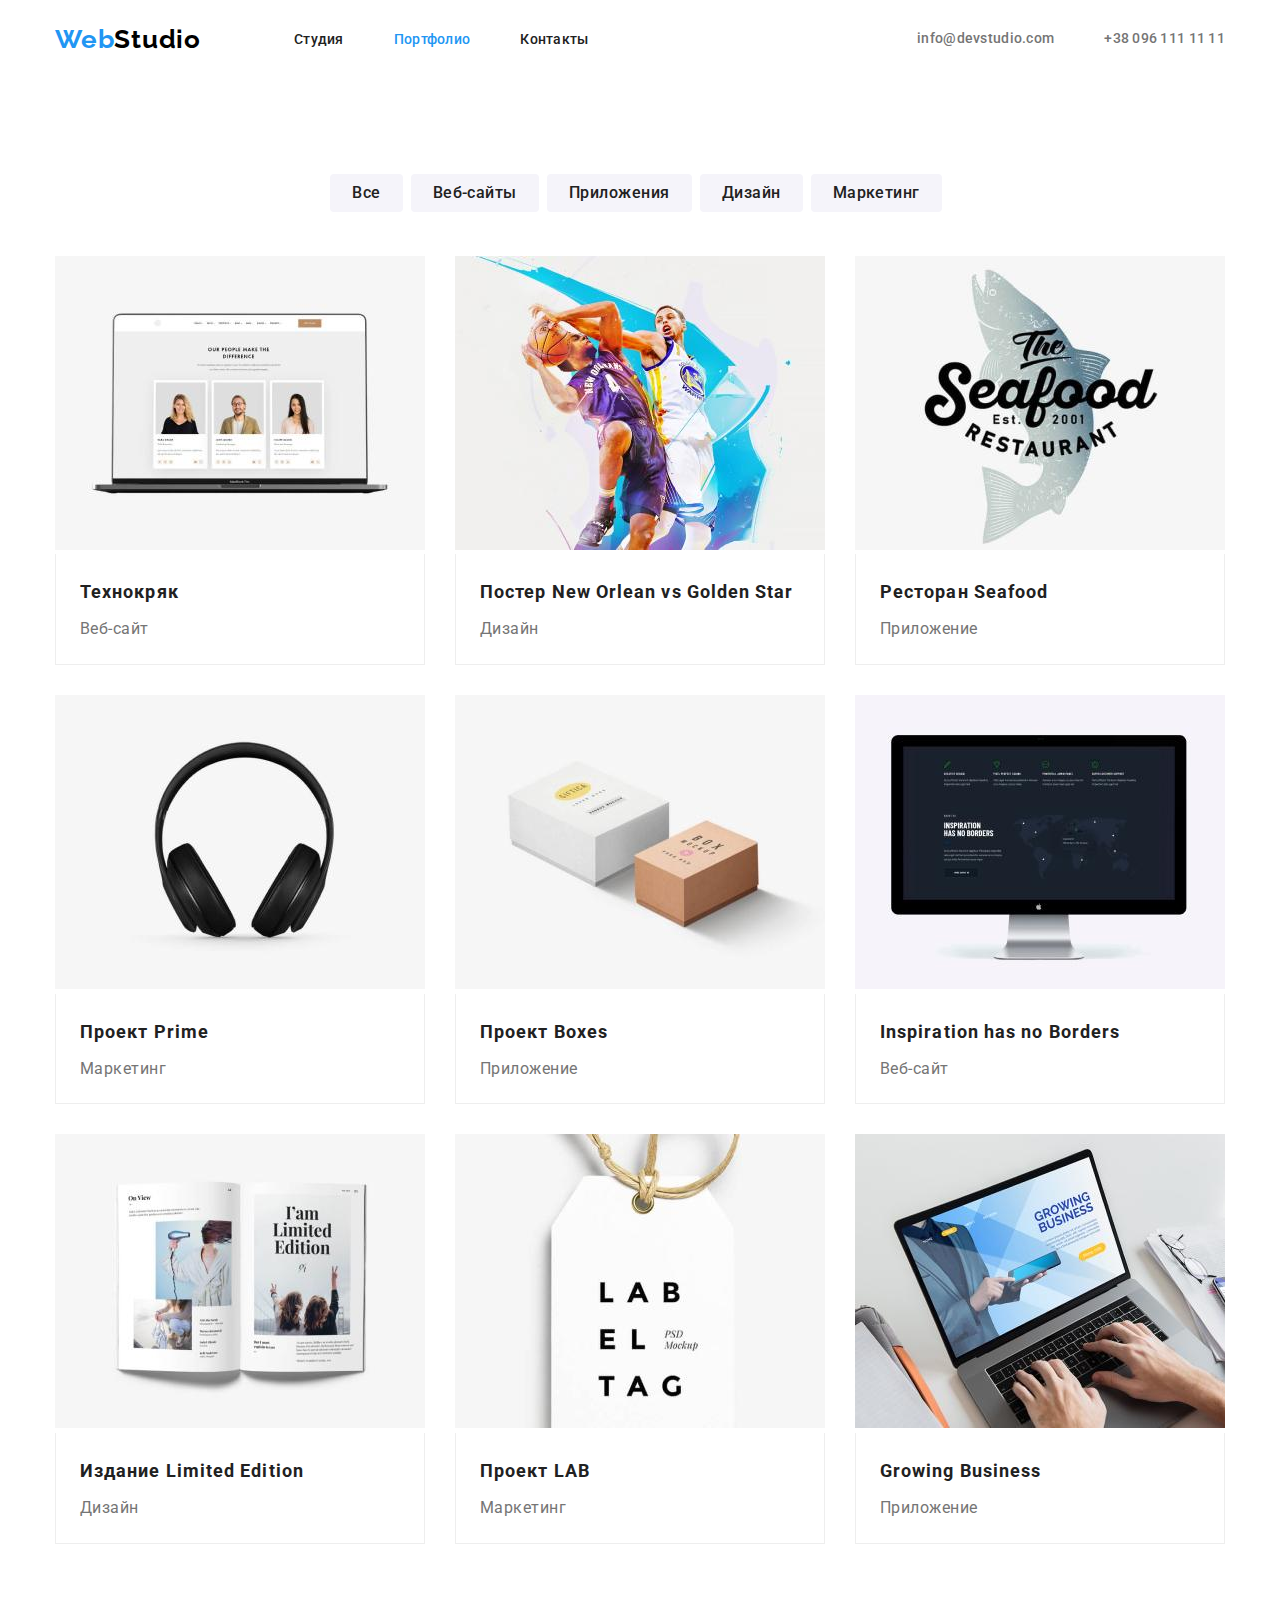
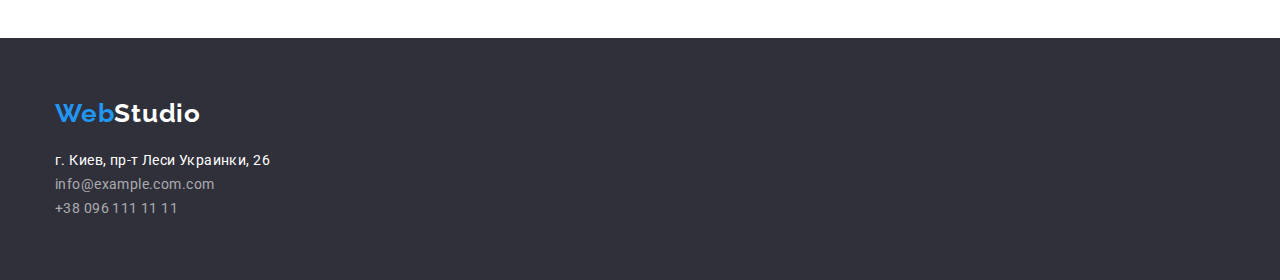
==== portfolio.html @ 9186d273 "Создает стили для геометрии ДЗ№3" ====
<!DOCTYPE html>
<html lang="ru">
  <head>
    <link
      rel="stylesheet"
      href="https://cdnjs.cloudflare.com/ajax/libs/modern-normalize/1.1.0/modern-normalize.css"
      integrity="sha512-Y0MM+V6ymRKN2zStTqzQ227DWhhp4Mzdo6gnlRnuaNCbc+YN/ZH0sBCLTM4M0oSy9c9VKiCvd4Jk44aCLrNS5Q=="
      crossorigin="anonymous"
      referrerpolicy="no-referrer"
    />
    <meta charset="UTF-8" />
    <meta http-equiv="X-UA-Compatible" content="IE=edge" />
    <meta name="viewport" content="width=device-width, initial-scale=1.0" />
    <link rel="preconnect" href="https://fonts.googleapis.com" />
    <link rel="preconnect" href="https://fonts.gstatic.com" crossorigin />
    <link
      href="https://fonts.googleapis.com/css2?family=Raleway:wght@700&family=Roboto:wght@400;500;700;900&display=swap"
      rel="stylesheet"
    />
    <link rel="stylesheet" href="css/styles.css" type="text/css" />
    <title>Portfolio</title>
  </head>
  <body>
    <header class="header">
      <div class="container header-container">
        <nav class="header-nav">
          <a class="header-logo" href="./index.html">
            <span class="logo-web">Web</span><span class="logo-studio">Studio</span>
          </a>

          <ul class="list menu-list">
            <li class="menu-item">
              <a class="menu-link link" href="./index.html">Студия</a>
            </li>
            <li class="menu-item">
              <a class="menu-link link current" href="./portfolio.html">Портфолио</a>
            </li>
            <li class="menu-item"><a class="menu-link link" href="">Контакты</a></li>
          </ul>
        </nav>
        <a class="header-mail list-contact" href="mailto:info@devstudio.com">info@devstudio.com</a>
        <a class="header-tel list-contact" href="tel:+380961111111">+38 096 111 11 11</a>
      </div>
    </header>
    <main>
      <section class="gallery-block">
        <div class="container">
          <ul class="btn menu-btn">
            <li class="pointer button-filter-btn">
              <button class="btn-list button-filter" type="button">Все</button>
            </li>
            <li class="pointer button-filter-btn">
              <button class="btn-list button-filter" type="button">Веб-сайты</button>
            </li>
            <li class="pointer button-filter-btn">
              <button class="btn-list button-filter" type="button">Приложения</button>
            </li>
            <li class="pointer button-filter-btn">
              <button class="btn-list button-filter" type="button">Дизайн</button>
            </li>
            <li class="pointer button-filter-btn">
              <button class="btn-list button-filter" type="button">Маркетинг</button>
            </li>
          </ul>
          <ul class="list-items">
            <li class="item-gallery">
              <img src="./images/project1.jpg" alt="Технокряк" width="370" />
              <h3 class="title-name">Технокряк</h3>
              <p class="item-text">Веб-сайт</p>
            </li>
            <li class="item-gallery">
              <img src="./images/project2.jpg" alt="New Orlean vs Golden Star" width="370" />
              <h3 class="title-name">Постер New Orlean vs Golden Star</h3>
              <p class="item-text">Дизайн</p>
            </li>
            <li class="item-gallery">
              <img src="./images/project3.jpg" alt="Ресторан Seafood" width="370" />
              <h3 class="title-name">Ресторан Seafood</h3>
              <p class="item-text">Приложение</p>
            </li>
            <li class="item-gallery">
              <img src="./images/project4.jpg" alt="Проект Prime" width="370" />
              <h3 class="title-name">Проект Prime</h3>
              <p class="item-text">Маркетинг</p>
            </li>
            <li class="item-gallery">
              <img src="./images/project5.jpg" alt="Проект Boxes" width="370" />
              <h3 class="title-name">Проект Boxes</h3>
              <p class="item-text">Приложение</p>
            </li>
            <li class="item-gallery">
              <img src="./images/project6.jpg" alt="Inspiration has no Borders" width="370" />
              <h3 class="title-name">Inspiration has no Borders</h3>
              <p class="item-text">Веб-сайт</p>
            </li>
            <li class="item-gallery">
              <img src="./images/project7.jpg" alt="Издание Limited Edition" width="370" />
              <h3 class="title-name">Издание Limited Edition</h3>
              <p class="item-text">Дизайн</p>
            </li>
            <li class="item-gallery">
              <img src="./images/project8.jpg" alt="Проект LAB" width="370" />
              <h3 class="title-name">Проект LAB</h3>
              <p class="item-text">Маркетинг</p>
            </li>
            <li class="item-gallery">
              <img src="./images/project9.jpg" alt="Growing Business" width="370" />
              <h3 class="title-name">Growing Business</h3>
              <p class="item-text">Приложение</p>
            </li>
          </ul>
        </div>
      </section>
    </main>
    <footer class="footer">
      <div class="container">
        <a class="footer-logo" href="./index.html">
          <span class="logo-web">Web</span
          ><span class="logo-studio footer-studio-logo">Studio</span>
        </a>

        <address class="contact-items">
          <a
            class="footer-contact footer-address"
            href="https://goo.gl/maps/evHjrFbzRMiy1bUM7"
            target="_blank"
            rel="noopener noreferrer"
            >г. Киев, пр-т Леси Украинки, 26</a
          ><br />
          <a
            class="footer-contact footer-contact-list footer-mail"
            href="mailto:info@example.com.com"
            >info@example.com.com</a
          ><br />
          <a class="footer-contact footer-contact-list footer-tel" href="tel:+380961111111"
            >+38 096 111 11 11</a
          >
        </address>
      </div>
    </footer>
  </body>
</html>
---- css/styles.css ----
:root {
    --accent-color: #2196F3;
    --header-basic-color: #212121;
    --header-contact-color: #757575;
    --basic-text-color: #757575;
    --basic-title-color: #FFFFFF;
    --secondary-title-color: #212121;
    --footer-contact-color: rgba(255, 255, 255, 0.6);
    --button-text-color: #212121;
    --button-text-hero-color: #FFFFFF;
    --button-hero-background: #2196F3;
    --section-first-background: #E5E5E5;
    --footer-background: #2F303A;
    --footer-address: #FFFFFF;
    --button-accent-text: #FFFFFF;
    --buttont-accent-fill: #2196F3;
    --list-title-item: #212121;
    --list-text-item: #757575;

}

/* ------------------------------------- */

p, h1, h2, h3, h4, h5, h6 {
    margin: 0;
}
ul {
   margin: 0;
   padding: 0;
}

button {
    cursor: pointer;
}

body {
    font-family: 'Roboto', sans-serif;
    color:var(--basic-text-color)
} 

.container {
    width: 1200px;
    padding-left: 15px;
    padding-right: 15px;
    margin-left: auto;
    margin-right: auto;
}

* {
    box-sizing: border-box;
}

/* ------------------Header_____________________ */

.header {
    color: var(--header-basic-color);
    background: #FFFFFF;
    padding-top: 24px;
    padding-bottom: 25px;
}

.header-container{
    display: flex;
    align-items: center;
}

.header-nav {
    display: flex;
    align-items: center;
}


.header-logo {
    text-decoration: none;
    list-style: none;
    margin-right: 93px;
}

.logo-web {
    font-family: Raleway;
    font-weight: 700;
    font-size: 26px;
    line-height: 1.19;
    /* identical to box height */

    letter-spacing: 0.03em;
    color: #2196F3;
}

.logo-studio {
    font-family: Raleway;
    font-weight: 700;
    font-size: 26px;
    line-height: 1.19;
    /* identical to box height */
    letter-spacing: 0.03em;
    color: #000000;
}

.menu-item:not(:first-child){
 margin-left: 50px;
}

.menu-list {
    display: flex;
}


.list {
    list-style: none;
    color: var(--header-basic-color)
}

.list-contact:not(:last-child) {
    margin-left: auto;;
}

.link.current {
    color:var(--accent-color);
}



.menu-link{
    font-weight: 500;
    font-size: 14px;
    line-height: 1.14;
    letter-spacing: 0.02em;

    color: var(--header-basic-color);
    text-decoration: none;
}

.list-contact {
    text-decoration: none;
    list-style: none;
}

.header-mail {
    font-weight: 500;
    font-size: 14px;
    line-height: 1.14;
    letter-spacing: 0.02em;

    color: var(--header-contact-color);
}

.header-tel {
    font-weight: 500;
    font-size: 14px;
    line-height: 1.14;
    letter-spacing: 0.02em;
    padding-left: 50px;

    color: var(--header-contact-color);

}

.menu-link:hover, .menu-link:focus {
    color: var(--accent-color)
}

.list-contact:hover, .list-contact:focus {
    color: var(--accent-color)
}

/* -------------------Hero--------------------- */

.hero {

    text-align: center;
    background-color: #2F303A;
    padding-top: 200px;
    padding-right: 452px;
    padding-bottom: 200px;
    padding-left: 452px;
    flex-grow: 1;
}

.hero-title {
    width: 696px;
    font-weight: 900;
    font-size: 44px;
    line-height: 1.36;
    /* or 136% */

    text-align: center;
    letter-spacing: 0.06em;
    text-transform: uppercase;
    margin-bottom: 30px;

    color: var(--basic-title-color);
}

.btn {
    display: block;
    padding: 10px 32px;
    min-width: 200px;
    border-radius: 4px;
    border: 0px; 
    margin: 0 auto;
    
}

.btn-hero {
    font-family: inherit;
    font-weight: 700;
    font-size: 16px;
    line-height: 1.87;
    /* identical to box height, or 187% */
    display: flex;
    align-items: center;
    text-align: center;
    letter-spacing: 0.06em;

    color: var(--button-text-hero-color);
}
 .btn-hero-fill {
    background: #2196F3;
 }

.pointer {
        cursor: pointer;
 }
/* -------------------Section 1-------------------  */
 .section-first {
     background-color: #E5E5E5;
 }
.list-detail {
    text-decoration: none;
}
.list-section-first {
    list-style: none;
}

.list-size {
    width: 1200px;
    display: flex;
    align-items: center;
    padding-top: 94px;
}
.text-items {
    width: 270px;
}

.text-items-list:not(:last-child) {
padding-right: 30px;
}

.list-title {
    font-weight: 700;
    font-size: 14px;
    line-height: 1.14;
    letter-spacing: 0.03em;
    text-transform: uppercase;

    color: var(--secondary-title-color);
}

.text-list {
    font-size: 14px;
    line-height: 1.71;
    /* or 171% */
    letter-spacing: 0.03em;
    color: var(--basic-text-color);
    padding-top: 10px;
}

.title-second {
    font-weight: 700;
    font-size: 36px;
    line-height: 1.17;
    text-align: center;
    letter-spacing: 0.03em;
    color: var(--secondary-title-color);
    padding-top: 94px;
}


.list-image {
    list-style: none;
    display: flex;
    flex-wrap: wrap;
    padding-top: 50px;
    margin-left: -30px;
    margin-bottom: -30px;
    padding-bottom: 94px;
    
}

.image-items{
  flex-basis: calc(100% / 3 - 30px);
  margin-left: 30px;
  margin-bottom: 30px;
}

/* ------------------Section2------------------ */
.section-team {
    background: #F5F4FA;
    
}
  .title-team {
  font-weight: 700;
  font-size: 36px;
  line-height: 1.17;
  text-align: center;
  letter-spacing: 0.03em;
  color: var(--secondary-title-color);
  padding-top: 94px;
}

.list-team {
    list-style: none;
    display: flex;
    flex-wrap: wrap;
    padding-top: 50px;
    margin-left: -30px;
    margin-bottom: -30px;
    padding-bottom: 94px;
}

.image-team {
    flex-basis: calc(100% / 4 - 30px);
    margin-left: 30px;
    margin-bottom: 30px;
}

.team-caption {
    padding-top: 30px;
    padding-bottom: 30px;
}

.item-team {
    font-weight: 500;
    font-size: 16px;
    line-height: 1.19;
    /* identical to box height */
    text-align: center;
    letter-spacing: 0.03em;
    color: var(--secondary-title-color);
    margin-bottom: 10px;
}

.item-profession {
    font-weight: 400;
    font-size: 16px;
    line-height: 1.19;
    /* identical to box height */

    text-align: center;
    letter-spacing: 0.03em;

    color: var(--basic-text-color);
    }

    /* -------------------Footer------------------ */

 .footer {
     background-color: var(--footer-background);
 }
 
 .footer-logo {
     text-decoration: none;
     list-style: none;
     display: block;
     padding-top: 60px;
     padding-bottom: 20px;
 }
 
 .footer-contact {
     text-decoration: none;
     font-style: normal;
 }

 .contact-items {
     padding-bottom: 60px;
 }

 .footer-contact-list {
     padding-top: 8px;
 }

 .footer-address {
     font-weight: 400;
     font-size: 14px;
     line-height: 1.71;
     /* or 171% */

     letter-spacing: 0.03em;

     color:var(--footer-address);
 }

.footer-mail {
    font-weight: 400;
    font-size: 14px;
    line-height: 1.71;
    /* or 171% */
    letter-spacing: 0.03em;
    color: var(--footer-contact-color);
}

 .footer-tel {
     font-weight: 400;
     font-size: 14px;
     line-height: 1.71;
     /* identical to box height, or 171% */
     letter-spacing: 0.03em;
     color: var(--footer-contact-color);
 }

.footer-mail:hover,
.footer-mail:focus {
    color: var(--accent-color)
}

.footer-tel:hover,
.footer-tel:focus {
    color: var(--accent-color)
}
.footer-address:hover,
.footer-address:focus {
    color: var(--accent-color)
}

.footer-studio-logo {
    color: #FFFFFF;
}


/* --------- Портфолио кнопки -----------*/

.btn {
    text-decoration: none;
}

button{
border: 0px;
}

.gallery-block{
padding-bottom: 94px;
}

.menu-btn {
    list-style: none;
    justify-content: center;
    align-items: center;
    display: flex;
    padding-top: 94px;
}

.button-filter {
    border-radius: 4px;
    font-weight: 500;
    font-size: 16px;
    line-height: 1.62;
    /* identical to box height, or 162% */
    text-align: center;
    letter-spacing: 0.03em;
    color: var(--button-text-color);
    padding: 6px 22px;
}


.button-filter-btn{
margin-right: 8px;
}

.btn-list {
    background: #F5F4FA;
}

.btn-list:hover,
.btn-list:focus {
    color: var(--button-accent-text);
    background: var(--buttont-accent-fill);
}

.list-items {
    text-decoration: none;
    list-style: none;
    display:inline-block;
    display: flex;
    flex-wrap: wrap;
    margin-left: -30px;
    margin-bottom: -30px;
    padding-top: 34px;
}

.item-gallery {
    flex-basis: calc(100% / 3 - 30px);
    margin-left: 30px;
    margin-bottom: 30px;
}

.title-name {
    font-weight: 700;
    font-size: 18px;
    line-height: 2;
    /* identical to box height, or 200% */
    letter-spacing: 0.06em;
    color:var(--list-title-item);
    padding-top: 20px;
    padding-left: 24px;
    border-right: 1px solid #eeeeee;
    border-left: 1px solid #eeeeee;
}

.item-text {
    font-weight: 400;
    font-size: 16px;
    line-height: 1.87;
    /* identical to box height, or 187% */
    letter-spacing: 0.03em;
    color:var(--list-text-item);
    padding-top: 4px;
    padding-left: 24px;
    padding-bottom: 20px;
    border-right: 1px solid #eeeeee;
    border-left: 1px solid #eeeeee;
    border-bottom: 1px solid #eeeeee;
}
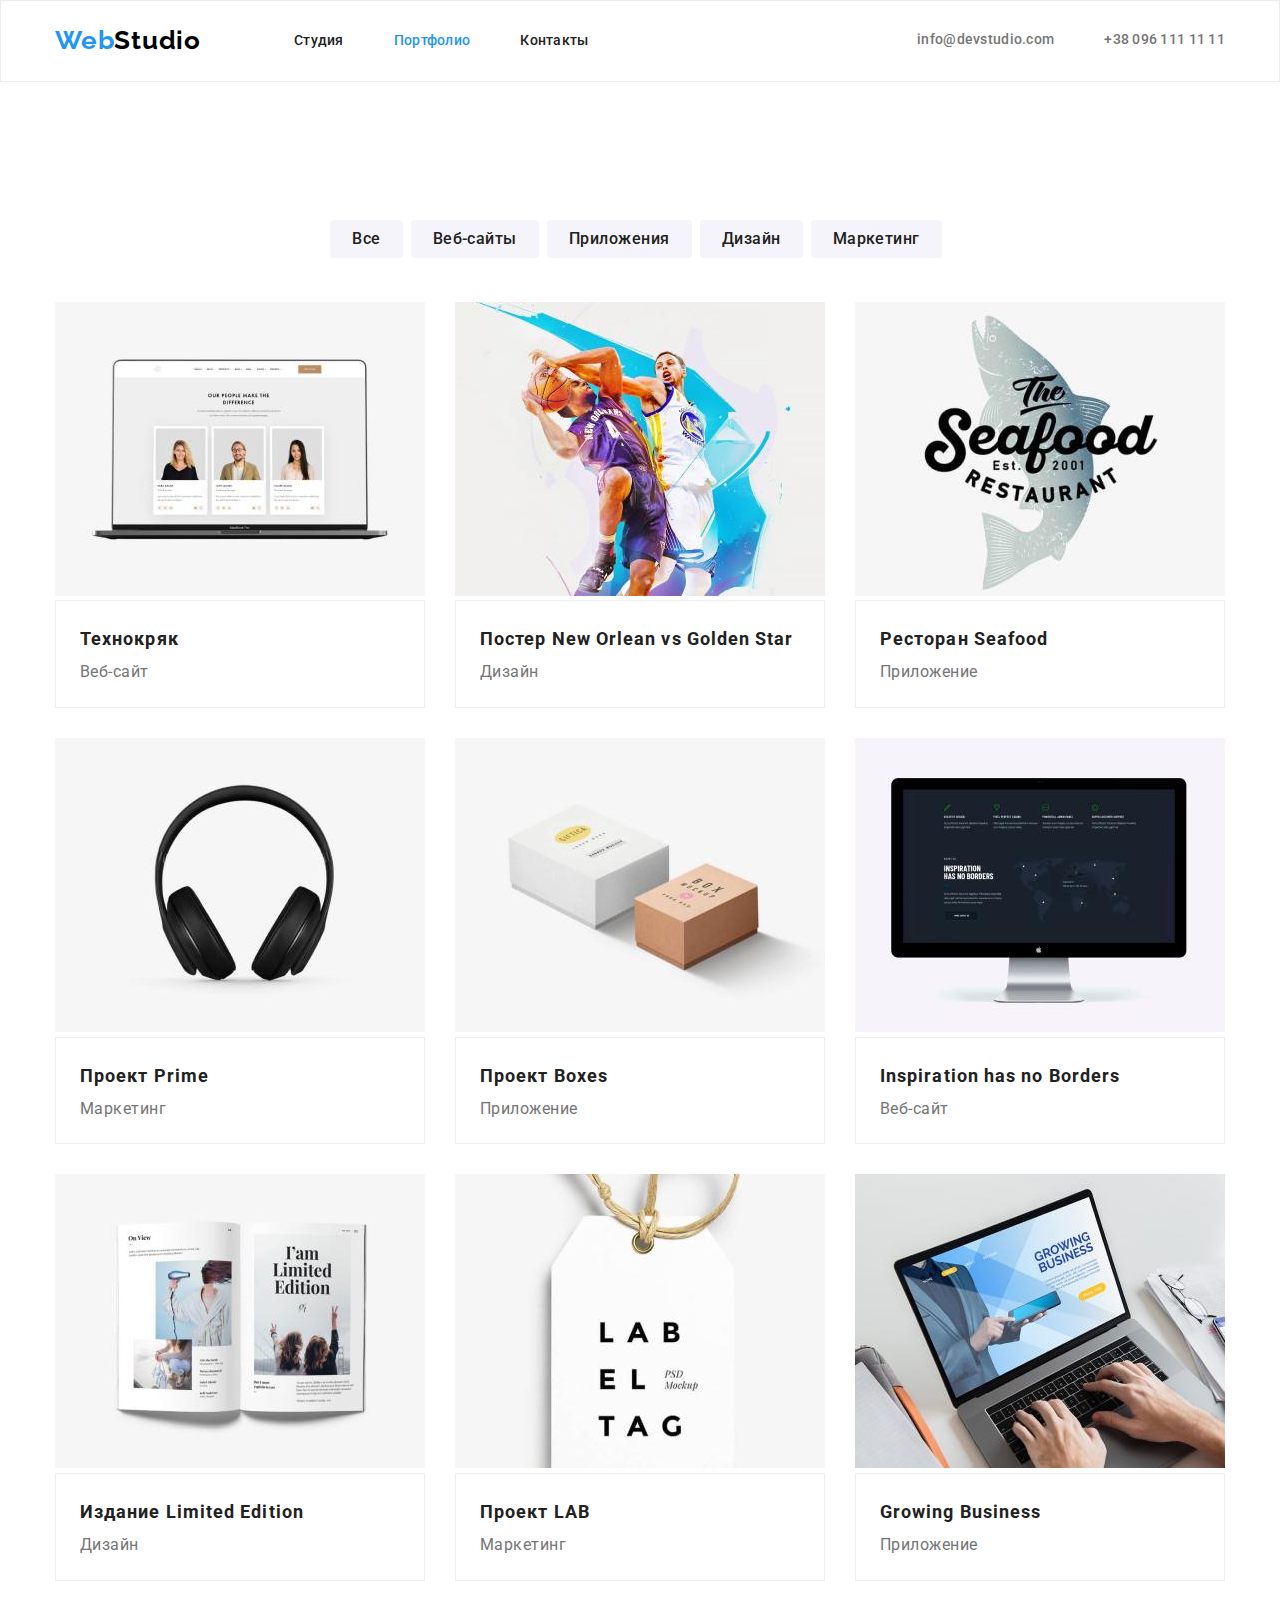
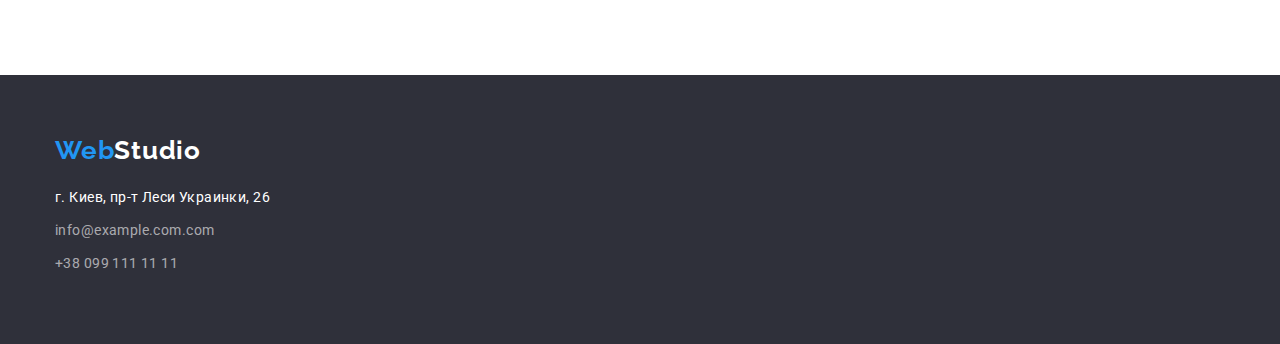
==== commit c29ff899: "Делает правки к ДЗ№3" ====
--- a/portfolio.html
+++ b/portfolio.html
@@ -21,7 +21,7 @@
     <title>Portfolio</title>
   </head>
   <body>
-    <header class="header">
+    <header class="header header-portfolio">
       <div class="container header-container">
         <nav class="header-nav">
           <a class="header-logo" href="./index.html">
@@ -65,48 +65,66 @@
           <ul class="list-items">
             <li class="item-gallery">
               <img src="./images/project1.jpg" alt="Технокряк" width="370" />
-              <h3 class="title-name">Технокряк</h3>
-              <p class="item-text">Веб-сайт</p>
+              <div class="descript">
+                <h3 class="title-name">Технокряк</h3>
+                <p class="item-text">Веб-сайт</p>
+              </div>
             </li>
             <li class="item-gallery">
               <img src="./images/project2.jpg" alt="New Orlean vs Golden Star" width="370" />
-              <h3 class="title-name">Постер New Orlean vs Golden Star</h3>
-              <p class="item-text">Дизайн</p>
+              <div class="descript">
+                <h3 class="title-name">Постер New Orlean vs Golden Star</h3>
+                <p class="item-text">Дизайн</p>
+              </div>
             </li>
             <li class="item-gallery">
               <img src="./images/project3.jpg" alt="Ресторан Seafood" width="370" />
-              <h3 class="title-name">Ресторан Seafood</h3>
-              <p class="item-text">Приложение</p>
+              <div class="descript">
+                <h3 class="title-name">Ресторан Seafood</h3>
+                <p class="item-text">Приложение</p>
+              </div>
             </li>
             <li class="item-gallery">
               <img src="./images/project4.jpg" alt="Проект Prime" width="370" />
-              <h3 class="title-name">Проект Prime</h3>
-              <p class="item-text">Маркетинг</p>
+              <div class="descript">
+                <h3 class="title-name">Проект Prime</h3>
+                <p class="item-text">Маркетинг</p>
+              </div>
             </li>
             <li class="item-gallery">
               <img src="./images/project5.jpg" alt="Проект Boxes" width="370" />
-              <h3 class="title-name">Проект Boxes</h3>
-              <p class="item-text">Приложение</p>
+              <div class="descript">
+                <h3 class="title-name">Проект Boxes</h3>
+                <p class="item-text">Приложение</p>
+              </div>
             </li>
             <li class="item-gallery">
               <img src="./images/project6.jpg" alt="Inspiration has no Borders" width="370" />
-              <h3 class="title-name">Inspiration has no Borders</h3>
-              <p class="item-text">Веб-сайт</p>
+              <div class="descript">
+                <h3 class="title-name">Inspiration has no Borders</h3>
+                <p class="item-text">Веб-сайт</p>
+              </div>
             </li>
             <li class="item-gallery">
               <img src="./images/project7.jpg" alt="Издание Limited Edition" width="370" />
-              <h3 class="title-name">Издание Limited Edition</h3>
-              <p class="item-text">Дизайн</p>
+              <div class="descript">
+                <h3 class="title-name">Издание Limited Edition</h3>
+                <p class="item-text">Дизайн</p>
+              </div>
             </li>
             <li class="item-gallery">
               <img src="./images/project8.jpg" alt="Проект LAB" width="370" />
-              <h3 class="title-name">Проект LAB</h3>
-              <p class="item-text">Маркетинг</p>
+              <div class="descript">
+                <h3 class="title-name">Проект LAB</h3>
+                <p class="item-text">Маркетинг</p>
+              </div>
             </li>
             <li class="item-gallery">
               <img src="./images/project9.jpg" alt="Growing Business" width="370" />
-              <h3 class="title-name">Growing Business</h3>
-              <p class="item-text">Приложение</p>
+              <div class="descript">
+                <h3 class="title-name">Growing Business</h3>
+                <p class="item-text">Приложение</p>
+              </div>
             </li>
           </ul>
         </div>
@@ -119,7 +137,7 @@
           ><span class="logo-studio footer-studio-logo">Studio</span>
         </a>
 
-        <address class="contact-items">
+        <address>
           <a
             class="footer-contact footer-address"
             href="https://goo.gl/maps/evHjrFbzRMiy1bUM7"
@@ -127,14 +145,10 @@
             rel="noopener noreferrer"
             >г. Киев, пр-т Леси Украинки, 26</a
           ><br />
-          <a
-            class="footer-contact footer-contact-list footer-mail"
-            href="mailto:info@example.com.com"
+          <a class="footer-contact footer-mail" href="mailto:info@example.com.com"
             >info@example.com.com</a
           ><br />
-          <a class="footer-contact footer-contact-list footer-tel" href="tel:+380961111111"
-            >+38 096 111 11 11</a
-          >
+          <a class="footer-contact footer-tel" href="tel:+380961111111">+38 099 111 11 11</a>
         </address>
       </div>
     </footer>
--- a/css/styles.css
+++ b/css/styles.css
@@ -171,9 +171,7 @@
     text-align: center;
     background-color: #2F303A;
     padding-top: 200px;
-    padding-right: 452px;
     padding-bottom: 200px;
-    padding-left: 452px;
     flex-grow: 1;
 }
 
@@ -225,6 +223,7 @@
 /* -------------------Section 1-------------------  */
  .section-first {
      background-color: #E5E5E5;
+     padding-top: 94px;
  }
 .list-detail {
     text-decoration: none;
@@ -237,15 +236,18 @@
     width: 1200px;
     display: flex;
     align-items: center;
-    padding-top: 94px;
+    
+    
 }
 .text-items {
     width: 270px;
-}
-
-.text-items-list:not(:last-child) {
-padding-right: 30px;
-}
+    flex-basis: calc(100% / 4 - 30px);
+    margin-right: 30px;
+}
+
+/*.text-items-list:not(:last-child) {
+padding-right: 0px;
+}*/
 
 .list-title {
     font-weight: 700;
@@ -273,7 +275,8 @@
     text-align: center;
     letter-spacing: 0.03em;
     color: var(--secondary-title-color);
-    padding-top: 94px;
+    margin-top: 94px;
+    margin-bottom: 50px;
 }
 
 
@@ -281,11 +284,8 @@
     list-style: none;
     display: flex;
     flex-wrap: wrap;
-    padding-top: 50px;
     margin-left: -30px;
     margin-bottom: -30px;
-    padding-bottom: 94px;
-    
 }
 
 .image-items{
@@ -297,6 +297,8 @@
 /* ------------------Section2------------------ */
 .section-team {
     background: #F5F4FA;
+    padding-top: 94px;
+     padding-bottom: 94px;
     
 }
   .title-team {
@@ -306,7 +308,6 @@
   text-align: center;
   letter-spacing: 0.03em;
   color: var(--secondary-title-color);
-  padding-top: 94px;
 }
 
 .list-team {
@@ -316,7 +317,6 @@
     padding-top: 50px;
     margin-left: -30px;
     margin-bottom: -30px;
-    padding-bottom: 94px;
 }
 
 .image-team {
@@ -357,38 +357,34 @@
 
  .footer {
      background-color: var(--footer-background);
+     padding-top: 60px;
+     padding-bottom: 60px;
  }
  
  .footer-logo {
      text-decoration: none;
      list-style: none;
      display: block;
-     padding-top: 60px;
-     padding-bottom: 20px;
+     margin-bottom: 20px;
  }
  
  .footer-contact {
      text-decoration: none;
      font-style: normal;
- }
-
- .contact-items {
-     padding-bottom: 60px;
- }
-
- .footer-contact-list {
-     padding-top: 8px;
- }
+     display: inline-block;
+     
+ }
+
 
  .footer-address {
      font-weight: 400;
      font-size: 14px;
      line-height: 1.71;
      /* or 171% */
-
      letter-spacing: 0.03em;
-
      color:var(--footer-address);
+     margin-bottom: 9px;
+     
  }
 
 .footer-mail {
@@ -398,6 +394,8 @@
     /* or 171% */
     letter-spacing: 0.03em;
     color: var(--footer-contact-color);
+    margin-bottom: 9px;
+    
 }
 
  .footer-tel {
@@ -407,6 +405,8 @@
      /* identical to box height, or 171% */
      letter-spacing: 0.03em;
      color: var(--footer-contact-color);
+     margin-bottom: 9px;
+
  }
 
 .footer-mail:hover,
@@ -430,16 +430,20 @@
 
 /* --------- Портфолио кнопки -----------*/
 
+.header-portfolio{
+    border: 1px solid #ECECEC;
+}
 .btn {
     text-decoration: none;
 }
 
 button{
-border: 0px;
+    border: 0px;
 }
 
 .gallery-block{
-padding-bottom: 94px;
+    padding-top: 94px;
+    padding-bottom: 94px;
 }
 
 .menu-btn {
@@ -447,7 +451,7 @@
     justify-content: center;
     align-items: center;
     display: flex;
-    padding-top: 94px;
+    margin: 34px;
 }
 
 .button-filter {
@@ -464,7 +468,7 @@
 
 
 .button-filter-btn{
-margin-right: 8px;
+    margin-right: 8px;
 }
 
 .btn-list {
@@ -485,13 +489,20 @@
     flex-wrap: wrap;
     margin-left: -30px;
     margin-bottom: -30px;
-    padding-top: 34px;
+   
 }
 
 .item-gallery {
     flex-basis: calc(100% / 3 - 30px);
     margin-left: 30px;
     margin-bottom: 30px;
+}
+
+.descript{
+padding: 20px 24px 20px 24px;
+border: 1px solid #EEEEEE;
+box-sizing: border-box;
+
 }
 
 .title-name {
@@ -501,10 +512,7 @@
     /* identical to box height, or 200% */
     letter-spacing: 0.06em;
     color:var(--list-title-item);
-    padding-top: 20px;
-    padding-left: 24px;
-    border-right: 1px solid #eeeeee;
-    border-left: 1px solid #eeeeee;
+    
 }
 
 .item-text {
@@ -514,10 +522,4 @@
     /* identical to box height, or 187% */
     letter-spacing: 0.03em;
     color:var(--list-text-item);
-    padding-top: 4px;
-    padding-left: 24px;
-    padding-bottom: 20px;
-    border-right: 1px solid #eeeeee;
-    border-left: 1px solid #eeeeee;
-    border-bottom: 1px solid #eeeeee;
 }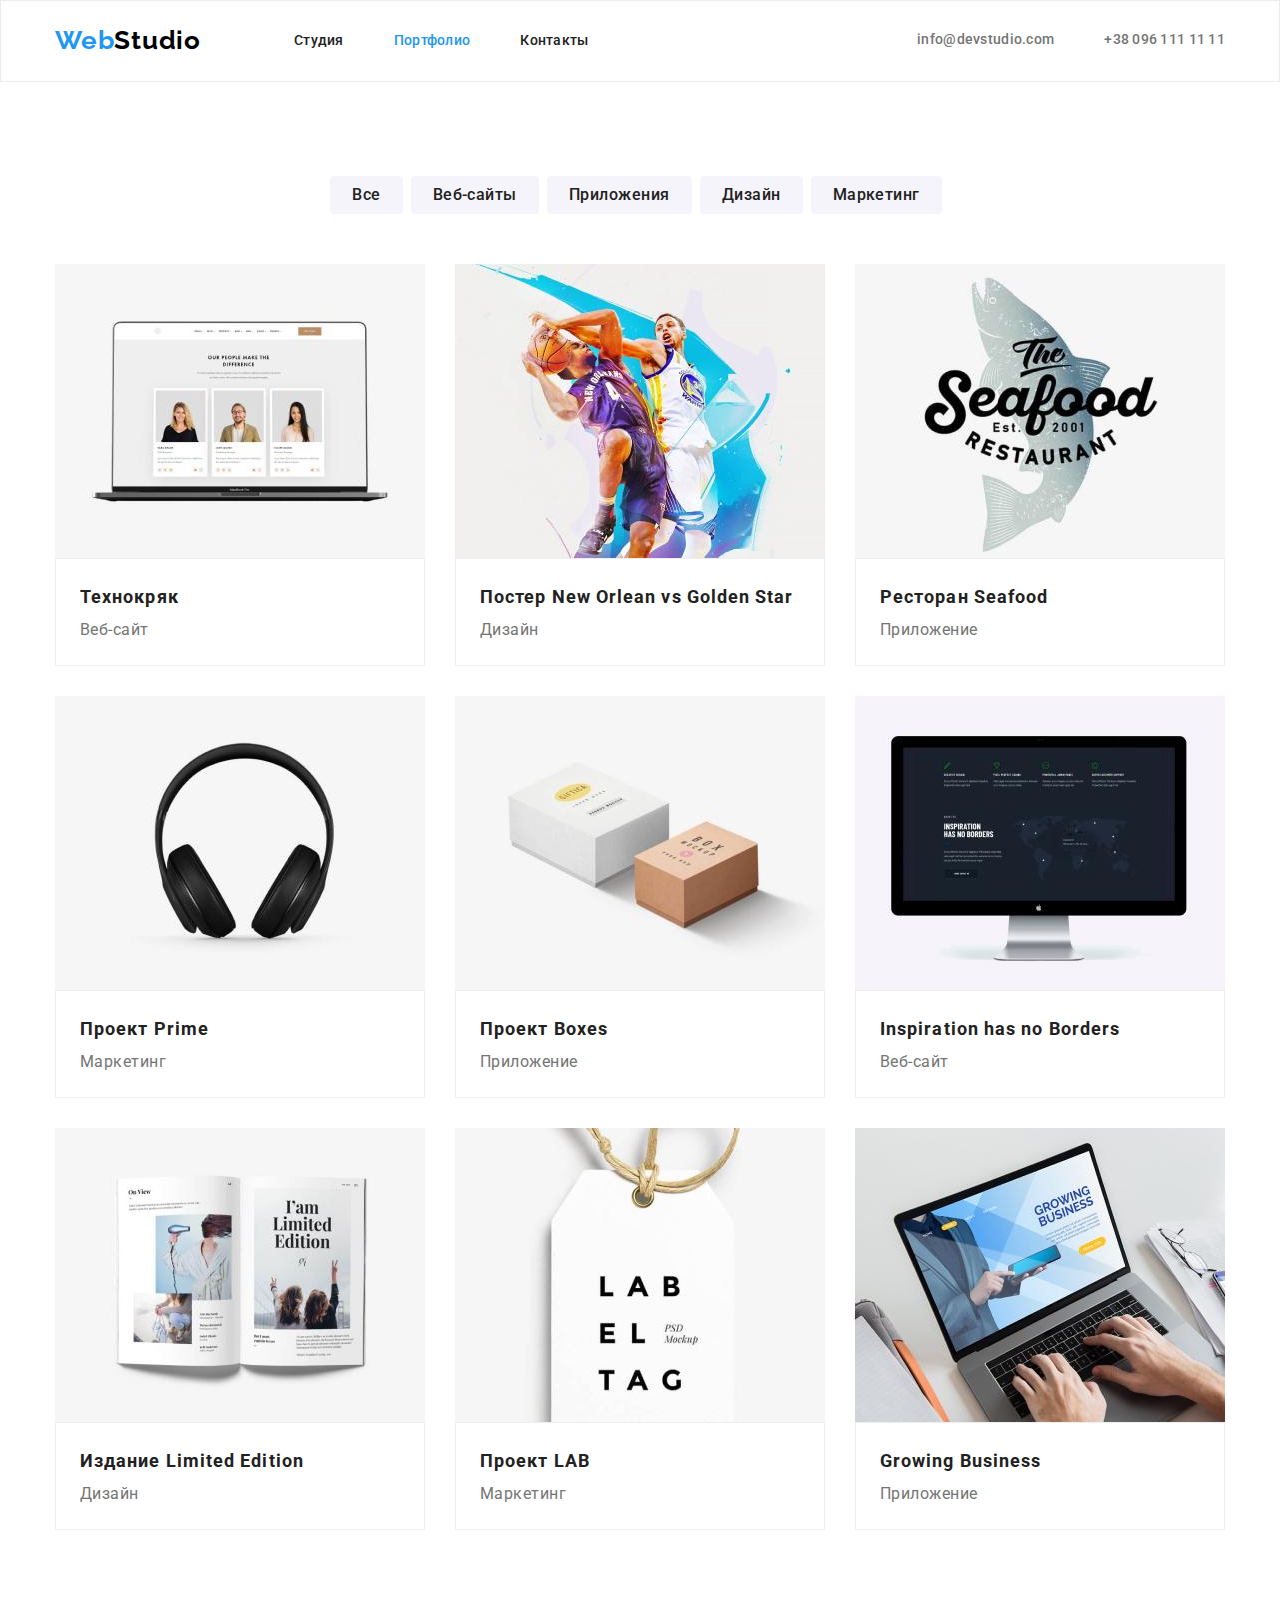
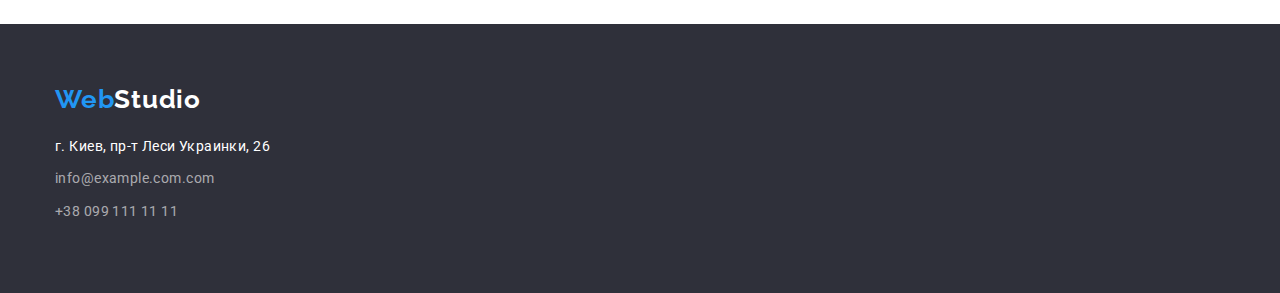
==== commit 8e0d3625: "Делает правки к ДЗ№3_1" ====
--- a/portfolio.html
+++ b/portfolio.html
@@ -45,21 +45,21 @@
     <main>
       <section class="gallery-block">
         <div class="container">
-          <ul class="btn menu-btn">
+          <ul class="menu-btn">
             <li class="pointer button-filter-btn">
-              <button class="btn-list button-filter" type="button">Все</button>
+              <button class="btn-gallery btn-list button-filter" type="button">Все</button>
             </li>
             <li class="pointer button-filter-btn">
-              <button class="btn-list button-filter" type="button">Веб-сайты</button>
+              <button class="btn-gallery btn-list button-filter" type="button">Веб-сайты</button>
             </li>
             <li class="pointer button-filter-btn">
-              <button class="btn-list button-filter" type="button">Приложения</button>
+              <button class="btn-gallery btn-list button-filter" type="button">Приложения</button>
             </li>
             <li class="pointer button-filter-btn">
-              <button class="btn-list button-filter" type="button">Дизайн</button>
+              <button class="btn-gallery btn-list button-filter" type="button">Дизайн</button>
             </li>
             <li class="pointer button-filter-btn">
-              <button class="btn-list button-filter" type="button">Маркетинг</button>
+              <button class="btn-gallery btn-list button-filter" type="button">Маркетинг</button>
             </li>
           </ul>
           <ul class="list-items">
--- a/css/styles.css
+++ b/css/styles.css
@@ -50,7 +50,7 @@
     box-sizing: border-box;
 }
 
-/* ------------------Header_____________________ */
+/* ----------------- Шапка -------------- */
 
 .header {
     color: var(--header-basic-color);
@@ -120,7 +120,6 @@
 }
 
 
-
 .menu-link{
     font-weight: 500;
     font-size: 14px;
@@ -164,7 +163,7 @@
     color: var(--accent-color)
 }
 
-/* -------------------Hero--------------------- */
+/* ---------------- Герой ---------------- */
 
 .hero {
 
@@ -220,10 +219,11 @@
 .pointer {
         cursor: pointer;
  }
-/* -------------------Section 1-------------------  */
+/* ------------- Особенности ------------- */
  .section-first {
      background-color: #E5E5E5;
      padding-top: 94px;
+     padding-bottom: 94px;
  }
 .list-detail {
     text-decoration: none;
@@ -245,9 +245,6 @@
     margin-right: 30px;
 }
 
-/*.text-items-list:not(:last-child) {
-padding-right: 0px;
-}*/
 
 .list-title {
     font-weight: 700;
@@ -268,6 +265,12 @@
     padding-top: 10px;
 }
 
+/*----------- Чем мы занимаемся ----------*/
+
+.section-banners {
+    padding-bottom: 94px;
+}
+
 .title-second {
     font-weight: 700;
     font-size: 36px;
@@ -294,7 +297,7 @@
   margin-bottom: 30px;
 }
 
-/* ------------------Section2------------------ */
+/* ------------- Наша команда ------------- */
 .section-team {
     background: #F5F4FA;
     padding-top: 94px;
@@ -353,7 +356,7 @@
     color: var(--basic-text-color);
     }
 
-    /* -------------------Footer------------------ */
+    /* --------------- Футер -------------- */
 
  .footer {
      background-color: var(--footer-background);
@@ -427,8 +430,9 @@
     color: #FFFFFF;
 }
 
-
-/* --------- Портфолио кнопки -----------*/
+/*---------------- ПОРТФОЛИО ----------------*/
+
+/* --------- Портфолио кнопки  -----------*/
 
 .header-portfolio{
     border: 1px solid #ECECEC;
@@ -439,6 +443,14 @@
 
 button{
     border: 0px;
+}
+
+img {
+    display: block;
+}
+
+.btn-gallery {
+    display: block;
 }
 
 .gallery-block{
@@ -451,7 +463,7 @@
     justify-content: center;
     align-items: center;
     display: flex;
-    margin: 34px;
+    margin-bottom: 50px;
 }
 
 .button-filter {
